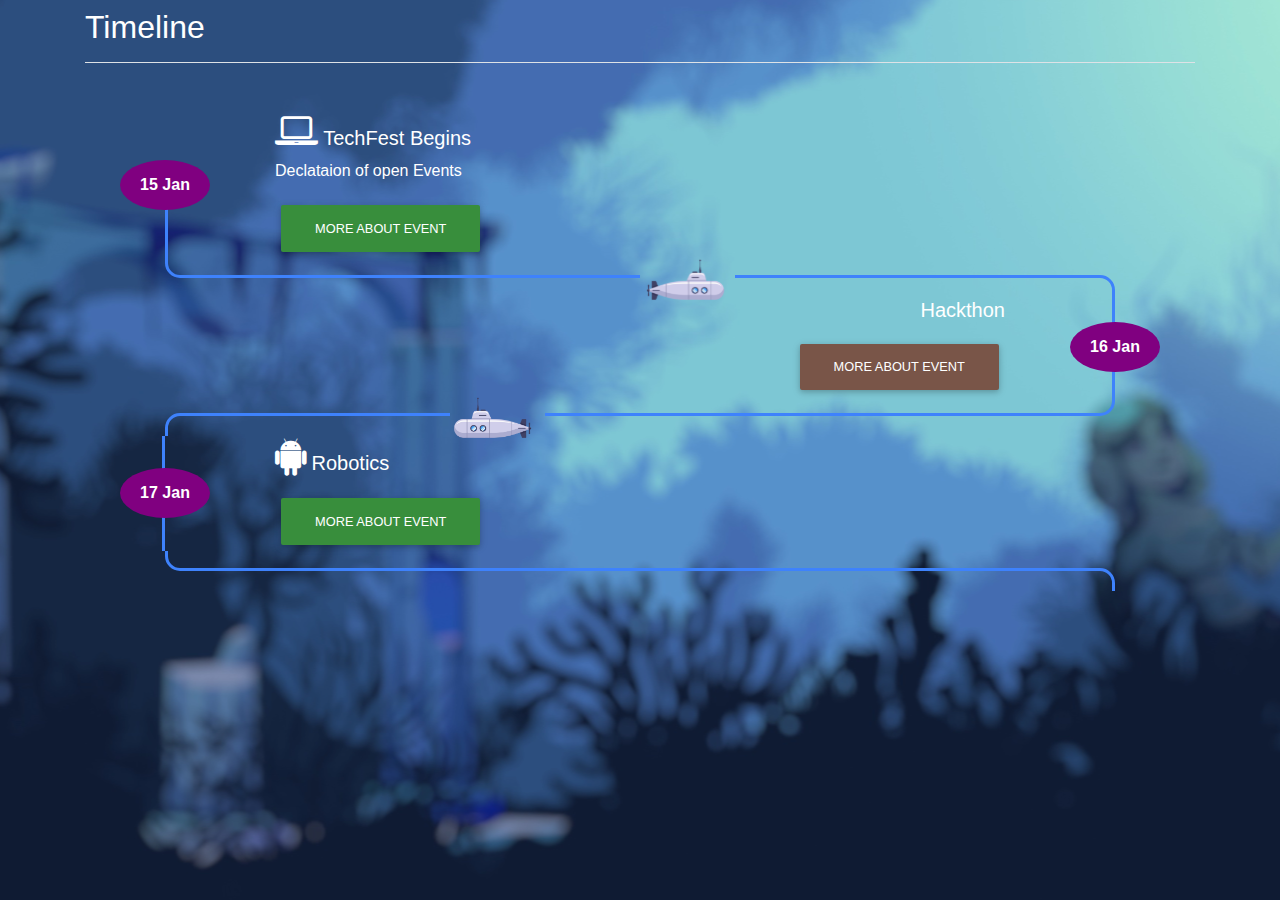
==== Timeline/index.html @ d01b72a0 "Timeline Done" ====
<!DOCTYPE html>
<html lang="en">

<head>
    <meta charset="UTF-8">
    <meta name="viewport" content="width=device-width, initial-scale=1.0">
    <title>Cepheus-Timeline</title>
    <meta name="description" content="Timeline - Cepheus IIT-Goa TechFest" />

    <!-- Favicon. Will add once available -->
    <link rel="icon" href="./favicon.ico" type="image/x-icon">

    <!-- StyleSheet -->
    <link href="./style/style.css" rel="stylesheet">
    <link rel="stylesheet" href="https://maxcdn.bootstrapcdn.com/font-awesome/4.7.0/css/font-awesome.min.css">
    <link href="css/bootstrap.min.css" rel="stylesheet">
    <link href="css/mdb.min.css" rel="stylesheet">

</head>

<body id="intro">

    <div class="">
        <div class="container">
            <h2 class="pb-3 pt-2 border-bottom mb-5 text-white">Timeline</h2>
            <!--first section-->
            <div class="row align-items-center how-it-works d-flex">
                <div class="col-2 text-center bottom d-inline-flex justify-content-center align-items-center">
                    <div class="circle font-weight-bold">15 Jan</div>
                </div>
                <div class="col-6">
                    <h5 class="text-white"><i class="fa fa-laptop fa-2x"></i> TechFest Begins</h5>
                    <p class="text-white">Declataion of open Events</p>

                    <!-- Button trigger modal -->
                    <button type="button" class="btn btn-green" data-toggle="modal" data-target="#exampleModalCenter">
                        More About Event
                    </button>

                    <!-- Modal -->
                    <div class="modal fade" id="exampleModalCenter" tabindex="-1" role="dialog"
                        aria-labelledby="exampleModalCenterTitle" aria-hidden="true">
                        <div class="modal-dialog modal-dialog-centered" role="document">
                            <div class="modal-content">
                                <div class="modal-header">
                                    <h5 class="modal-title" id="exampleModalLongTitle">TechFest Begins</h5>
                                    <button type="button" class="close" data-dismiss="modal" aria-label="Close">
                                        <span aria-hidden="true">&times;</span>
                                    </button>
                                </div>
                                <div class="modal-body">
                                    Content Describing
                                </div>
                                <div class="modal-footer">
                                    <button type="button" class="btn btn-secondary" data-dismiss="modal">Close</button>
                                </div>
                            </div>
                        </div>
                    </div>



                </div>
            </div>
            <!--path between 1-2-->
            <div class="row timeline">
                <div class="col-2">
                    <div class="corner top-right"></div>
                </div>
                <div class="col-4">
                    <hr />
                </div>
                <div class="col-1"><img src="./img/ship.svg" height="50px"></div>
                <div class="col-3">
                    <hr />
                </div>
                <div class="col-2">
                    <div class="corner left-bottom"></div>
                </div>
            </div>
            <!--second section-->
            <div class="row align-items-center justify-content-end how-it-works d-flex">
                <div class="col-6 text-right">
                    <h5 class="text-white">Hackthon</h5>
                    <p class="text-white"></p>
                    <!-- Button trigger modal -->
                    <button type="button" class="btn btn-brown" data-toggle="modal" data-target="#exampleModalCenter">
                        More About Event
                    </button>

                    <!-- Modal -->
                    <div class="modal fade" id="exampleModalCenter" tabindex="-1" role="dialog"
                        aria-labelledby="exampleModalCenterTitle" aria-hidden="true">
                        <div class="modal-dialog modal-dialog-centered" role="document">
                            <div class="modal-content">
                                <div class="modal-header">
                                    <h5 class="modal-title" id="exampleModalLongTitle">hackthon</h5>
                                    <button type="button" class="close" data-dismiss="modal" aria-label="Close">
                                        <span aria-hidden="true">&times;</span>
                                    </button>
                                </div>
                                <div class="modal-body">
                                    Content Describing
                                </div>
                                <div class="modal-footer">
                                    <button type="button" class="btn btn-secondary" data-dismiss="modal">Close</button>
                                </div>
                            </div>
                        </div>
                    </div>
                </div>
                <div class="col-2 text-center full d-inline-flex justify-content-center align-items-center">
                    <div class="circle font-weight-bold">16 Jan</div>
                </div>
            </div>
            <!--path between 2-3-->
            <div class="row timeline">
                <div class="col-2">
                    <div class="corner right-bottom"></div>
                </div>
                <div class="col-2">
                    <hr />
                </div>
                <div class="col-1"><img src="./img/ship.webp" height="50px"></div>
                <div class="col-5">
                    <hr />
                </div>
                <div class="col-2">
                    <div class="corner top-left"></div>
                </div>
            </div>
            <!--third section-->
            <div class="row align-items-center how-it-works d-flex">
                <div class="col-2 text-center full d-inline-flex justify-content-center align-items-center">
                    <div class="circle font-weight-bold">17 Jan</div>
                </div>
                <div class="col-6">

                    <h5 class="text-white"><i class="fa fa-android fa-2x"></i> Robotics</h5>
                    <p class="text-white"></p>

                    <!-- Button trigger modal -->
                    <button type="button" class="btn btn-green" data-toggle="modal" data-target="#exampleModalCenter2">
                        More About Event
                    </button>

                    <!-- Modal -->
                    <div class="modal fade" id="exampleModalCenter2" tabindex="-1" role="dialog"
                        aria-labelledby="exampleModalCenterTitle" aria-hidden="true">
                        <div class="modal-dialog modal-dialog-centered" role="document">
                            <div class="modal-content">
                                <div class="modal-header">
                                    <h5 class="modal-title" id="exampleModalLongTitle">Robotics</h5>
                                    <button type="button" class="close" data-dismiss="modal" aria-label="Close">
                                        <span aria-hidden="true">&times;</span>
                                    </button>
                                </div>
                                <div class="modal-body">
                                    Content Describing
                                </div>
                                <div class="modal-footer">
                                    <button type="button" class="btn btn-secondary" data-dismiss="modal">Close</button>
                                </div>
                            </div>
                        </div>
                    </div>

                </div>
            </div>
            <!--path between 4-5-->
            <div class="row timeline">
                <div class="col-2">
                    <div class="corner top-right"></div>
                </div>
                <div class="col-8">
                    <hr />
                </div>
                <div class="col-2">
                    <div class="corner left-bottom"></div>
                </div>
            </div>
            <!--second section-->
        </div>
    </div>

</body>
<script src="http://code.jquery.com/jquery-1.11.1.min.js"></script>
<script type="text/javascript" src="js/jquery-3.2.1.min.js"></script>
<script type="text/javascript" src="js/popper.min.js"></script>
<script type="text/javascript" src="js/bootstrap.min.js"></script>

</html>
---- Timeline/style/style.css ----
#intro {
  background: url("../img/cover.svg") no-repeat center center;
  width: 100vw;
  height: 100vh;
}

.circle {
  padding: 13px 20px;
  border-radius: 50%;
  background-color: purple;
  color: #fff;
  max-height: 300px;
  z-index: 100;
}

.how-it-works.row .col-2 {
  align-self: stretch;
}
.how-it-works.row .col-2::after {
  content: "";
  position: absolute;
  border-left: 3px solid #3e82fc;
  z-index: 1;
}
.how-it-works.row .col-2.bottom::after {
  height: 50%;
  left: 50%;
  top: 50%;
}
.how-it-works.row .col-2.full::after {
  height: 100%;
  left: calc(50% - 3px);
}
.how-it-works.row .col-2.top::after {
  height: 50%;
  left: 50%;
  top: 0;
}

.timeline div {
  padding: 0;
  height: 40px;
}
.timeline hr {
  border-top: 3px solid #3e82fc;
  margin: 0;
  top: 17px;
  width: 100%;
  position: relative;
}
.timeline .col-2 {
  display: flex;
  overflow: hidden;
}
.timeline .col-2 .img {
  background-position-x: center;
}

.timeline .corner {
  border: 3px solid #3e82fc;
  width: 100%;
  position: relative;
  border-radius: 15px;
}
.timeline .top-right {
  left: 50%;
  top: -50%;
}
.timeline .left-bottom {
  left: -50%;
  top: calc(50% - 3px);
}
.timeline .top-left {
  left: -50%;
  top: -50%;
}
.timeline .right-bottom {
  left: 50%;
  top: calc(50% - 3px);
}

.container .p {
  color: aliceblue;
}
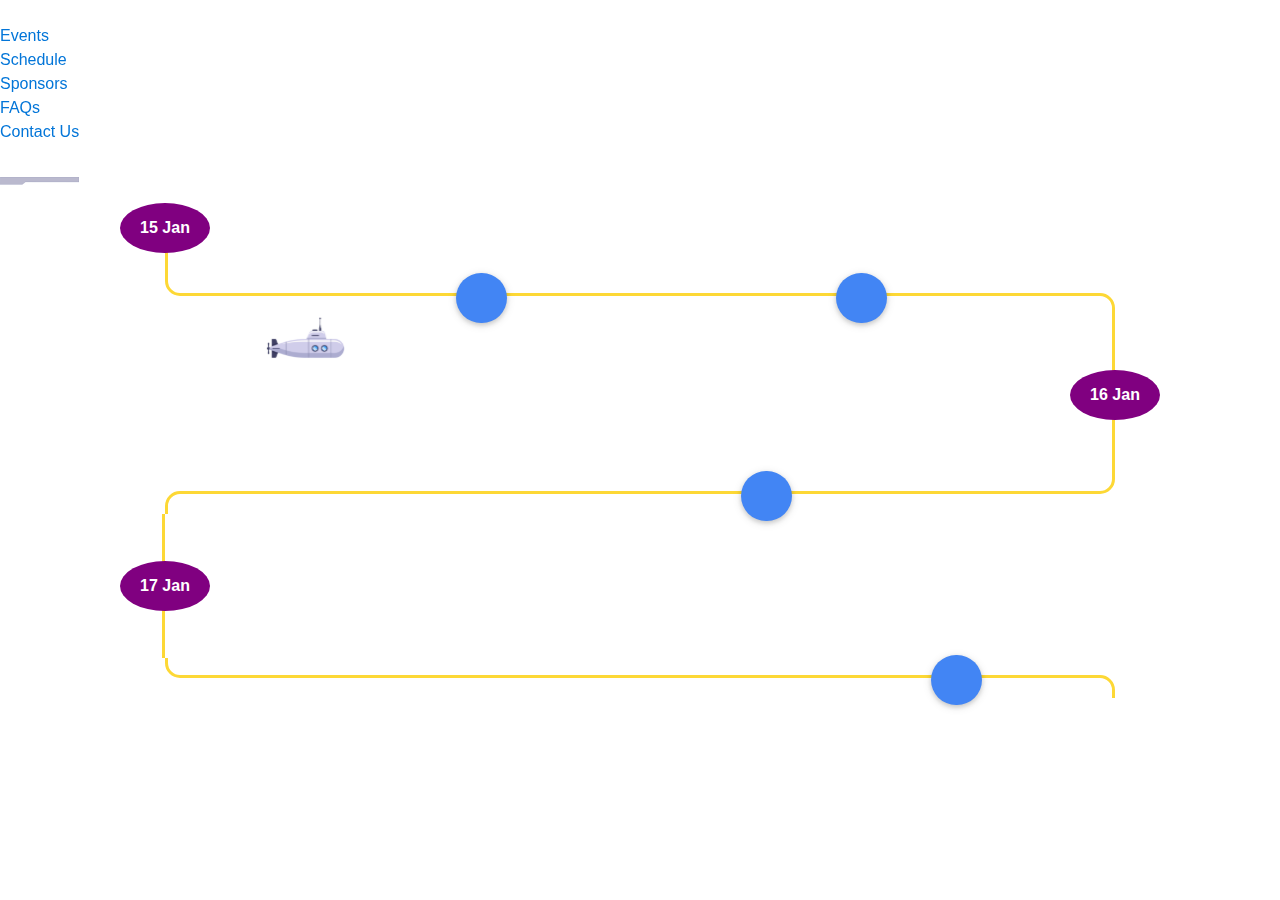
==== commit 23f3d29c: "Added Disappearing Submarine" ====
--- a/Timeline/index.html
+++ b/Timeline/index.html
@@ -12,6 +12,7 @@
 
     <!-- StyleSheet -->
     <link href="./style/style.css" rel="stylesheet">
+    <link href="./style/nav.css" rel="stylesheet">
     <link rel="stylesheet" href="https://maxcdn.bootstrapcdn.com/font-awesome/4.7.0/css/font-awesome.min.css">
     <link href="css/bootstrap.min.css" rel="stylesheet">
     <link href="css/mdb.min.css" rel="stylesheet">
@@ -20,46 +21,49 @@
 
 <body id="intro">
 
-    <div class="">
+    <!-- Navbar -->
+
+    <nav style="position: fixed">
+        <div class="nav-fields">
+            <div class="iitgoalogo">
+                <img src="./img/iitgoalogo.webp" alt="" />
+            </div>
+            <div class="nav-text" id="nav-text">
+                <div class="nav-title">
+                    <a href="#">Events</a>
+                </div>
+                <div class="nav-title"><a href="#schedule">Schedule</a></div>
+                <div class="nav-title">
+                    <a href="#">Sponsors</a>
+                </div>
+                <div class="nav-title"><a href="#"> FAQs </a></div>
+                <div class="nav-title"><a href="#">Contact Us</a></div>
+            </div>
+        </div>
+        <div class="ham-div">
+            <i id="ham" class="fas fa-bars hamburger"></i>
+        </div>
+        <svg xmlns="http://www.w3.org/2000/svg" viewBox="0 0 1925 184" preserveAspectRatio="none">
+            <path id="Path_1" data-name="Path 1" d="M-1990-1036.931h539.755l79.345-61.524L-70-1097.1v-118.827H-1990Z"
+                transform="translate(1992.5 1218.431)" fill="rgba(3,0,77,0.55)" stroke="#151e68" stroke-width="5"
+                opacity="0.5" />
+        </svg>
+    </nav>
+
+    <!-- Navbar Ends -->
+    <div style="height: 20vh;"></div>
+    <div id="#schedule" style="position: relative;">
         <div class="container">
-            <h2 class="pb-3 pt-2 border-bottom mb-5 text-white">Timeline</h2>
+            <!-- <h2 class="pb-3 pt-2 border-bottom mb-5 text-white">Timeline</h2> -->
             <!--first section-->
             <div class="row align-items-center how-it-works d-flex">
                 <div class="col-2 text-center bottom d-inline-flex justify-content-center align-items-center">
                     <div class="circle font-weight-bold">15 Jan</div>
                 </div>
                 <div class="col-6">
-                    <h5 class="text-white"><i class="fa fa-laptop fa-2x"></i> TechFest Begins</h5>
-                    <p class="text-white">Declataion of open Events</p>
-
-                    <!-- Button trigger modal -->
-                    <button type="button" class="btn btn-green" data-toggle="modal" data-target="#exampleModalCenter">
-                        More About Event
-                    </button>
-
-                    <!-- Modal -->
-                    <div class="modal fade" id="exampleModalCenter" tabindex="-1" role="dialog"
-                        aria-labelledby="exampleModalCenterTitle" aria-hidden="true">
-                        <div class="modal-dialog modal-dialog-centered" role="document">
-                            <div class="modal-content">
-                                <div class="modal-header">
-                                    <h5 class="modal-title" id="exampleModalLongTitle">TechFest Begins</h5>
-                                    <button type="button" class="close" data-dismiss="modal" aria-label="Close">
-                                        <span aria-hidden="true">&times;</span>
-                                    </button>
-                                </div>
-                                <div class="modal-body">
-                                    Content Describing
-                                </div>
-                                <div class="modal-footer">
-                                    <button type="button" class="btn btn-secondary" data-dismiss="modal">Close</button>
-                                </div>
-                            </div>
-                        </div>
-                    </div>
-
-
-
+                    <h4 class="text-white" style="font: Roboto;"><i class="fa fa-laptop fa-2x"></i> &nbsp; TechFest
+                        Begins</h4>
+                    <p class="text-white">1st TechFest of IIT Goa unveils</p>
                 </div>
             </div>
             <!--path between 1-2-->
@@ -67,11 +71,48 @@
                 <div class="col-2">
                     <div class="corner top-right"></div>
                 </div>
-                <div class="col-4">
-                    <hr />
-                </div>
-                <div class="col-1"><img src="./img/ship.svg" height="50px"></div>
-                <div class="col-3">
+                <div class="col-1">
+                    <div class="point">
+                        <hr />
+                    </div><span>
+                        <div id="ship">
+                            <img src="./img/ship.svg" height="50px">
+                        </div>
+                        <!-- <script>
+                            setTimeout(function () {
+                                document.getElementById('ship').className = 'ship1';
+                            }, 13000);
+                        </script> -->
+                    </span>
+                </div>
+                <div class="col-1">
+                    <hr />
+                </div>
+                <div class="col-1">
+                    <div class="point">
+                        <hr /><span>
+                            <button type="button" class="btn btn-primary btn-circle btn-sm" data-container="body"
+                                data-toggle="popover" data-trigger="hover" data-placement="bottom"
+                                title="Opening Ceremony" data-content="18:00 - 19:00 Hrs"></i></button>
+                        </span>
+                    </div>
+                </div>
+                <div class="col-2">
+                    <hr />
+                </div>
+                <div class="col-1">
+                    <hr />
+                </div>
+                <div class="col-1">
+                    <div class="point">
+                        <hr /><span>
+                            <button type="button" class="btn btn-primary btn-circle btn-sm" data-container="body"
+                                data-toggle="popover" data-trigger="hover" data-placement="top"
+                                title="Cyber Security Talk" data-content="18:00 - 19:00 Hrs"></i></button>
+                        </span>
+                    </div>
+                </div>
+                <div class="col-1">
                     <hr />
                 </div>
                 <div class="col-2">
@@ -81,33 +122,9 @@
             <!--second section-->
             <div class="row align-items-center justify-content-end how-it-works d-flex">
                 <div class="col-6 text-right">
-                    <h5 class="text-white">Hackthon</h5>
-                    <p class="text-white"></p>
-                    <!-- Button trigger modal -->
-                    <button type="button" class="btn btn-brown" data-toggle="modal" data-target="#exampleModalCenter">
-                        More About Event
-                    </button>
-
-                    <!-- Modal -->
-                    <div class="modal fade" id="exampleModalCenter" tabindex="-1" role="dialog"
-                        aria-labelledby="exampleModalCenterTitle" aria-hidden="true">
-                        <div class="modal-dialog modal-dialog-centered" role="document">
-                            <div class="modal-content">
-                                <div class="modal-header">
-                                    <h5 class="modal-title" id="exampleModalLongTitle">hackthon</h5>
-                                    <button type="button" class="close" data-dismiss="modal" aria-label="Close">
-                                        <span aria-hidden="true">&times;</span>
-                                    </button>
-                                </div>
-                                <div class="modal-body">
-                                    Content Describing
-                                </div>
-                                <div class="modal-footer">
-                                    <button type="button" class="btn btn-secondary" data-dismiss="modal">Close</button>
-                                </div>
-                            </div>
-                        </div>
-                    </div>
+                    <h4 class="text-white"><br><i class="fas fa-hat-cowboy fa-2x"></i>Hackthon</h4>
+                    <p class="text-white">GoMyno presents you hackthon. <br>
+                        Test Your Hacking skills with us.</p>
                 </div>
                 <div class="col-2 text-center full d-inline-flex justify-content-center align-items-center">
                     <div class="circle font-weight-bold">16 Jan</div>
@@ -121,9 +138,34 @@
                 <div class="col-2">
                     <hr />
                 </div>
-                <div class="col-1"><img src="./img/ship.webp" height="50px"></div>
-                <div class="col-5">
-                    <hr />
+                <div class="col-3">
+                    <hr />
+                </div>
+                <div class="col-1">
+                    <div class="point">
+                        <hr /><span>
+                            <button type="button" class="btn btn-primary btn-circle btn-sm" data-container="body"
+                                data-toggle="popover" data-trigger="hover" data-placement="left"
+                                title="WebSite Design Challenge" data-content="18:00 - 19:00 Hrs"></i></button>
+                        </span>
+                    </div>
+                </div>
+                <div class="col-1">
+                    <hr />
+                </div>
+                <div class="col-1">
+                    <div class="point">
+                        <hr />
+                    </div><span>
+                        <div id="ship2">
+                            <img src=" ./img/ship.webp" height="50px">
+                        </div>
+                        <script>
+                            $(document).ready(function () {
+                                $('#ship2').fadeIn(13000); // 5 seconds x 1000 milisec = 5000 milisec
+                            });
+                        </script>
+                    </span>
                 </div>
                 <div class="col-2">
                     <div class="corner top-left"></div>
@@ -136,34 +178,11 @@
                 </div>
                 <div class="col-6">
 
-                    <h5 class="text-white"><i class="fa fa-android fa-2x"></i> Robotics</h5>
-                    <p class="text-white"></p>
-
-                    <!-- Button trigger modal -->
-                    <button type="button" class="btn btn-green" data-toggle="modal" data-target="#exampleModalCenter2">
-                        More About Event
-                    </button>
-
-                    <!-- Modal -->
-                    <div class="modal fade" id="exampleModalCenter2" tabindex="-1" role="dialog"
-                        aria-labelledby="exampleModalCenterTitle" aria-hidden="true">
-                        <div class="modal-dialog modal-dialog-centered" role="document">
-                            <div class="modal-content">
-                                <div class="modal-header">
-                                    <h5 class="modal-title" id="exampleModalLongTitle">Robotics</h5>
-                                    <button type="button" class="close" data-dismiss="modal" aria-label="Close">
-                                        <span aria-hidden="true">&times;</span>
-                                    </button>
-                                </div>
-                                <div class="modal-body">
-                                    Content Describing
-                                </div>
-                                <div class="modal-footer">
-                                    <button type="button" class="btn btn-secondary" data-dismiss="modal">Close</button>
-                                </div>
-                            </div>
-                        </div>
-                    </div>
+                    <h5 class="text-white"><br><i class="fas fa-robot fa-2x"></i> Robotics</h5>
+                    <p class="text-white">
+                        Robotics Club brings you a variety of events <br>
+                        to enjoy and appreciate Modern Technology.
+                    </p>
 
                 </div>
             </div>
@@ -172,8 +191,17 @@
                 <div class="col-2">
                     <div class="corner top-right"></div>
                 </div>
-                <div class="col-8">
-                    <hr />
+                <div class="col-7">
+                    <hr />
+                </div>
+                <div class="col-1">
+                    <div class="point">
+                        <hr /><span>
+                            <button type="button" class="btn btn-primary btn-circle btn-sm" data-container="body"
+                                data-toggle="popover" data-trigger="hover" data-placement="top"
+                                title="Cyber Security Talk" data-content="18:00 - 19:00 Hrs"></i></button>
+                        </span>
+                    </div>
                 </div>
                 <div class="col-2">
                     <div class="corner left-bottom"></div>
@@ -184,9 +212,20 @@
     </div>
 
 </body>
+
+<!-- JS for Navbar -->
+<script src="./js/app.js"></script>
+
 <script src="http://code.jquery.com/jquery-1.11.1.min.js"></script>
 <script type="text/javascript" src="js/jquery-3.2.1.min.js"></script>
 <script type="text/javascript" src="js/popper.min.js"></script>
 <script type="text/javascript" src="js/bootstrap.min.js"></script>
 
+<script src="https://kit.fontawesome.com/cee4b98545.js" crossorigin="anonymous"></script>
+<script>
+    $(function () {
+        $('[data-toggle="popover"]').popover()
+    })
+</script>
+
 </html>--- a/Timeline/style/style.css
+++ b/Timeline/style/style.css
@@ -1,5 +1,5 @@
 #intro {
-  background: url("../img/cover.svg") no-repeat center center;
+  background: url("../img/cover.jpg") no-repeat center center;
   width: 100vw;
   height: 100vh;
 }
@@ -19,7 +19,7 @@
 .how-it-works.row .col-2::after {
   content: "";
   position: absolute;
-  border-left: 3px solid #3e82fc;
+  border-left: 3px solid #fdd835;
   z-index: 1;
 }
 .how-it-works.row .col-2.bottom::after {
@@ -42,12 +42,32 @@
   height: 40px;
 }
 .timeline hr {
-  border-top: 3px solid #3e82fc;
+  border-top: 3px solid #fdd835;
   margin: 0;
   top: 17px;
   width: 100%;
   position: relative;
 }
+
+.timeline .point hr {
+  border-top: 3px solid #fdd835;
+  margin: 0;
+  top: 17px;
+  width: 100%;
+  position: relative;
+}
+
+.btn-circle.btn-sm {
+  width: 50px;
+  height: 50px;
+  padding: 0px 0px;
+  bottom: 12px;
+  border-radius: 25px;
+  font-size: 25px;
+  text-align: center;
+  position: relative;
+}
+
 .timeline .col-2 {
   display: flex;
   overflow: hidden;
@@ -57,7 +77,7 @@
 }
 
 .timeline .corner {
-  border: 3px solid #3e82fc;
+  border: 3px solid #fdd835;
   width: 100%;
   position: relative;
   border-radius: 15px;
@@ -82,3 +102,67 @@
 .container .p {
   color: aliceblue;
 }
+
+#ship {
+  position: absolute;
+  z-index: -1;
+  animation: myfirst 10s forwards 3s;
+}
+@keyframes myfirst {
+  0% {
+    left: 0px;
+    top: 0px;
+    opacity: 1;
+  }
+  25% {
+    left: 16vw;
+    top: 0px;
+    opacity: 1;
+  }
+  50% {
+    left: 32vw;
+    top: 0px;
+    opacity: 1;
+  }
+  75% {
+    left: 48vw;
+    top: 0px;
+  }
+  100% {
+    opacity: 0;
+  }
+}
+
+#ship2 {
+  position: absolute;
+  z-index: -1;
+  opacity: 0;
+  animation: mysecond 10s linear 12s;
+}
+@keyframes mysecond {
+  0% {
+    left: 0px;
+    top: 0px;
+    opacity: 1;
+  }
+  25% {
+    left: -12vw;
+    top: 0px;
+    opacity: 1;
+  }
+  50% {
+    left: -24vw;
+    top: 0px;
+    opacity: 1;
+  }
+  75% {
+    left: -36vw;
+    top: 0px;
+    opacity: 1;
+  }
+  100% {
+    left: -48vw;
+    top: 0px;
+    opacity: 0;
+  }
+}
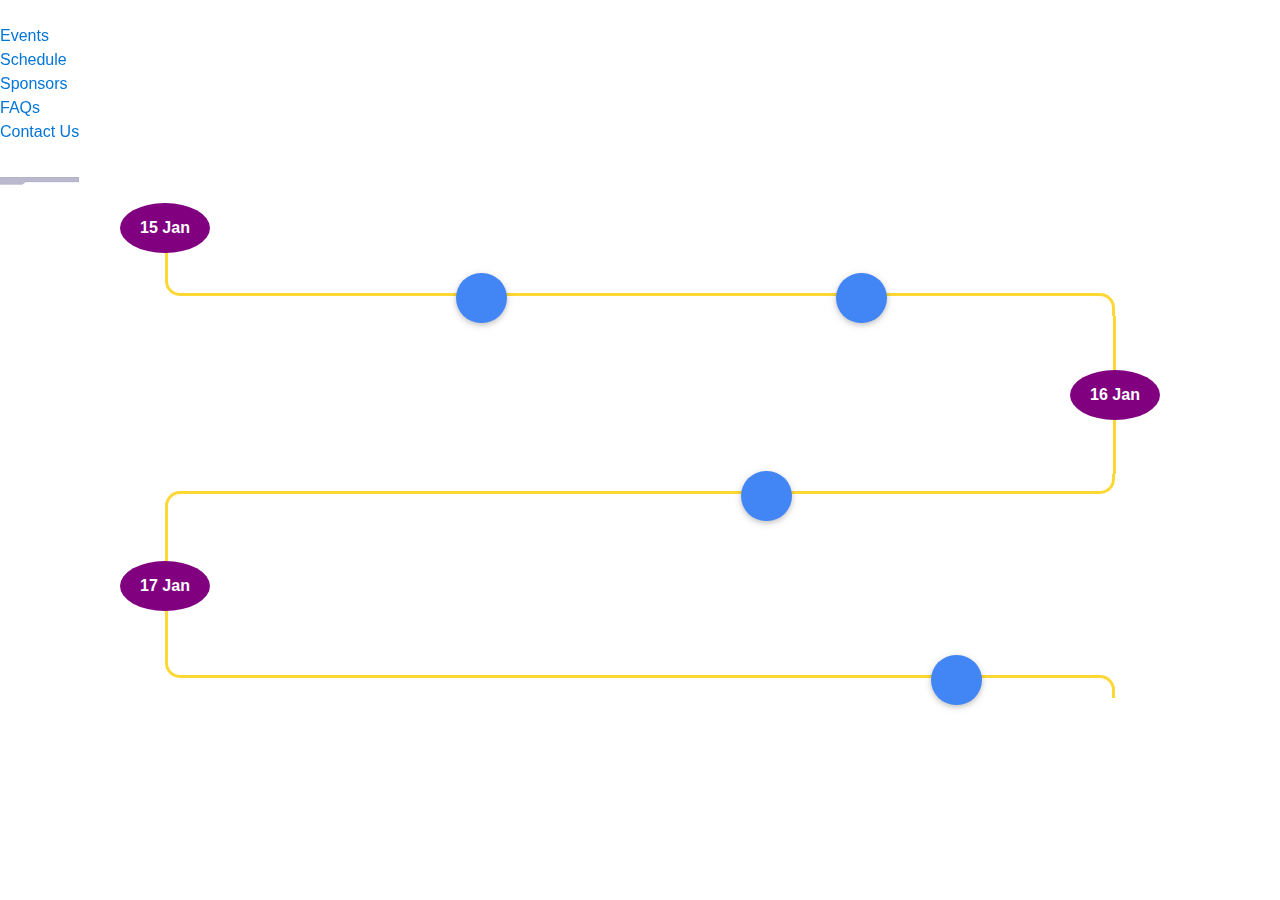
==== commit 13ca6761: "Fixed Bug related to position of line" ====
--- a/Timeline/index.html
+++ b/Timeline/index.html
@@ -78,11 +78,7 @@
                         <div id="ship">
                             <img src="./img/ship.svg" height="50px">
                         </div>
-                        <!-- <script>
-                            setTimeout(function () {
-                                document.getElementById('ship').className = 'ship1';
-                            }, 13000);
-                        </script> -->
+
                     </span>
                 </div>
                 <div class="col-1">
@@ -160,11 +156,6 @@
                         <div id="ship2">
                             <img src=" ./img/ship.webp" height="50px">
                         </div>
-                        <script>
-                            $(document).ready(function () {
-                                $('#ship2').fadeIn(13000); // 5 seconds x 1000 milisec = 5000 milisec
-                            });
-                        </script>
                     </span>
                 </div>
                 <div class="col-2">
@@ -173,7 +164,7 @@
             </div>
             <!--third section-->
             <div class="row align-items-center how-it-works d-flex">
-                <div class="col-2 text-center full d-inline-flex justify-content-center align-items-center">
+                <div class="col-2 text-center complete d-inline-flex justify-content-center align-items-center">
                     <div class="circle font-weight-bold">17 Jan</div>
                 </div>
                 <div class="col-6">
--- a/Timeline/style/style.css
+++ b/Timeline/style/style.css
@@ -29,8 +29,14 @@
 }
 .how-it-works.row .col-2.full::after {
   height: 100%;
-  left: calc(50% - 3px);
+  left: calc(50% - 2px);
 }
+
+.how-it-works.row .col-2.complete::after {
+  height: 100%;
+  left: calc(50% - 0px);
+}
+
 .how-it-works.row .col-2.top::after {
   height: 50%;
   left: 50%;
@@ -106,7 +112,8 @@
 #ship {
   position: absolute;
   z-index: -1;
-  animation: myfirst 10s forwards 3s;
+  opacity: 0;
+  animation: myfirst 7s linear 3s;
 }
 @keyframes myfirst {
   0% {
@@ -115,20 +122,28 @@
     opacity: 1;
   }
   25% {
-    left: 16vw;
+    left: 12vw;
     top: 0px;
     opacity: 1;
   }
   50% {
-    left: 32vw;
+    left: 24vw;
     top: 0px;
     opacity: 1;
   }
   75% {
+    left: 36vw;
+    top: 0px;
+  }
+  98% {
     left: 48vw;
     top: 0px;
+    opacity: 1;
   }
+
   100% {
+    left: 48vw;
+    top: 0px;
     opacity: 0;
   }
 }
@@ -137,7 +152,7 @@
   position: absolute;
   z-index: -1;
   opacity: 0;
-  animation: mysecond 10s linear 12s;
+  animation: mysecond 7s linear 10s;
 }
 @keyframes mysecond {
   0% {
@@ -160,6 +175,11 @@
     top: 0px;
     opacity: 1;
   }
+  99% {
+    left: -48vw;
+    top: 0px;
+    opacity: 1;
+  }
   100% {
     left: -48vw;
     top: 0px;
